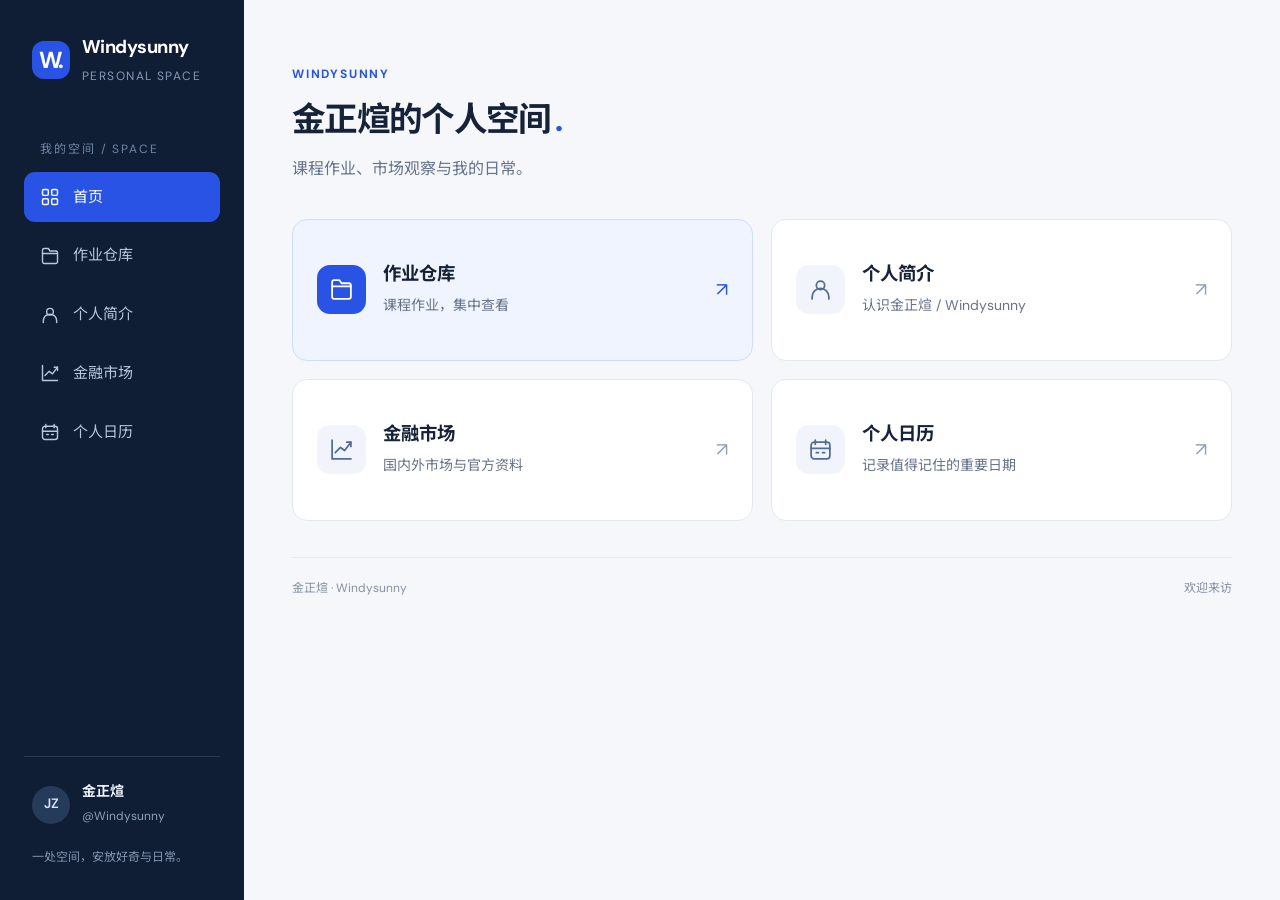
==== index.html @ 4af4032d "Add homepage source and documentation" ====
<!doctype html>
<html lang="zh-CN">
<head>
  <meta charset="utf-8"><meta name="viewport" content="width=device-width, initial-scale=1">
  <meta name="description" content="金正煊 Windysunny 的个人空间：作业仓库、个人简介、金融市场与个人日历。">
  <title>Windysunny · 个人空间</title>
  <link rel="icon" href="/favicon.svg" type="image/svg+xml"><link rel="stylesheet" href="/style.css"><script src="/app.js" defer></script>
</head>
<body data-page="home">
  <a class="skip" href="#main">跳到主要内容</a><div id="shell"></div>
  <main id="main" class="main simple-home">
    <header class="page-head simple-intro"><div><p class="eyebrow">WINDYSUNNY</p><h1>金正煊的个人空间<span class="heading-dot">.</span></h1><p class="muted">课程作业、市场观察与我的日常。</p></div></header>
    <nav class="home-entry-grid" aria-label="选择子页面">
      <a class="home-entry featured-entry" href="/assignments/"><span class="entry-icon" data-icon="assignments" aria-hidden="true"></span><span class="entry-content"><h2>作业仓库</h2><p>课程作业，集中查看</p></span><span class="entry-arrow" aria-hidden="true">↗</span></a>
      <a class="home-entry" href="/about/"><span class="entry-icon" data-icon="about" aria-hidden="true"></span><span class="entry-content"><h2>个人简介</h2><p>认识金正煊 / Windysunny</p></span><span class="entry-arrow" aria-hidden="true">↗</span></a>
      <a class="home-entry" href="/markets/"><span class="entry-icon" data-icon="markets" aria-hidden="true"></span><span class="entry-content"><h2>金融市场</h2><p>国内外市场与官方资料</p></span><span class="entry-arrow" aria-hidden="true">↗</span></a>
      <a class="home-entry" href="/calendar/"><span class="entry-icon" data-icon="calendar" aria-hidden="true"></span><span class="entry-content"><h2>个人日历</h2><p>记录值得记住的重要日期</p></span><span class="entry-arrow" aria-hidden="true">↗</span></a>
    </nav>
    <footer class="page-footer"><span>金正煊 · Windysunny</span><span>欢迎来访</span></footer>
  </main><div id="toast" class="toast" role="status" aria-live="polite"></div>
</body></html>
---- style.css ----
@import url('https://fonts.googleapis.com/css2?family=DM+Sans:wght@400;500;600;700&family=Noto+Sans+SC:wght@400;500;600;700;800&display=swap');
:root{--ink:#162238;--muted:#667388;--blue:#2853e5;--blue-dark:#1738a4;--line:#e3e8f0;--surface:#fff;--bg:#f5f7fb;--nav:#101e35;--soft:#edf2ff;--green:#16796a;--radius:18px;font-family:'DM Sans','Noto Sans SC','Microsoft YaHei',sans-serif;color:var(--ink);background:var(--bg);font-size:16px;line-height:1.65;font-synthesis:none}
*{box-sizing:border-box}body{margin:0}a{color:inherit;text-decoration:none}button,input,textarea,select{font:inherit}button,a,input,textarea,select{-webkit-tap-highlight-color:transparent}button{cursor:pointer}button:disabled{cursor:default;opacity:.5}button:focus-visible,a:focus-visible,input:focus-visible,textarea:focus-visible,select:focus-visible{outline:3px solid #8eafff;outline-offset:4px}button{color:inherit}h1,h2,h3,p{margin:0}h1{font-size:2rem;letter-spacing:-.05em;line-height:1.35;font-weight:700}h2{font-size:1.2rem;letter-spacing:-.035em;line-height:1.5}h3{font-size:1.1rem;line-height:1.5}svg{display:block;flex-shrink:0}button svg{pointer-events:none}.muted{color:var(--muted)}.small-label,.source-caption{font-size:.875rem;color:var(--muted)}.source-caption{margin-top:16px}.eyebrow{font-size:.75rem;font-weight:700;letter-spacing:.15em;color:#657795;margin-bottom:7px}.heading-dot{color:var(--blue);margin-left:4px}.skip{position:fixed;top:-100px;left:20px;background:white;padding:10px 20px;z-index:100}.skip:focus{top:10px}.sidebar{position:fixed;inset:0 auto 0 0;width:244px;background:var(--nav);padding:32px 24px;color:#b8c5dc;display:flex;flex-direction:column;z-index:20}.brand{display:flex;align-items:center;gap:12px;color:white;margin:0 8px 51px}.brand-mark{width:38px;height:38px;background:var(--blue);border-radius:12px;display:grid;place-items:center;font-size:1.45rem;font-weight:700;letter-spacing:-3px;padding-right:3px}.brand-name{font-size:1.15rem;font-weight:700;letter-spacing:-.03em}.brand-caption{font-size:.75rem;color:#8699b6;line-height:1.1;letter-spacing:.12em}.nav-label{font-size:.75rem;letter-spacing:.16em;padding-left:16px;color:#7085a5;margin-bottom:12px}.nav{display:grid;gap:8px}.nav a{display:flex;align-items:center;gap:13px;padding:13px 16px;border-radius:11px;font-size:.94rem;transition:background .15s,color .15s}.nav a:hover{background:#1c2c46;color:white}.nav a.active{background:var(--blue);color:white}.nav a svg{width:20px;height:20px}.sidebar-bottom{margin-top:auto;border-top:1px solid #2b3a52;padding-top:24px}.person{display:flex;gap:12px;align-items:center;padding:0 8px}.avatar{border-radius:50%;display:grid;place-items:center;width:38px;height:38px;background:#263a59;color:#d9e6ff;font-size:.85rem;font-weight:600}.person strong{font-size:.875rem;color:#edf3ff;display:block;line-height:1.5}.person small{font-size:.75rem;color:#8ea1bb}.sidebar-note{font-size:.75rem;color:#8194af;margin:20px 8px 0}.mobile-bar{display:none}.main{margin-left:244px;padding:43px 48px 24px;max-width:1730px}.page-head{display:flex;align-items:center;justify-content:space-between;gap:24px;margin-bottom:31px}.page-head .muted{font-size:.94rem;margin-top:10px}.date-pill{font-size:.875rem;white-space:nowrap;background:white;border:1px solid var(--line);border-radius:50px;padding:9px 16px;display:flex;align-items:center;gap:9px;color:#596b85}.date-pill svg{width:16px;height:16px}.overview-grid{display:grid;grid-template-columns:1.4fr 1fr;gap:24px}.welcome-card{padding:29px 32px 32px;background:var(--blue);color:white;border-radius:var(--radius);position:relative;overflow:hidden;min-height:308px}.welcome-top{position:relative;z-index:1;display:flex;align-items:center;justify-content:space-between;gap:10px}.tiny-label{font-size:.75rem;font-weight:600;letter-spacing:.08em;color:#d9e4ff}.outline-badge{font-size:.75rem;border:1px solid #7290ed;border-radius:20px;padding:3px 10px;color:#d9e4ff}.welcome-card h2{font-size:2.1rem;letter-spacing:-.055em;line-height:1.55;margin:23px 0 12px;position:relative;z-index:1}.welcome-card p{font-size:.875rem;color:#d7e2ff;position:relative;z-index:1}.light-link{display:flex;align-items:center;gap:24px;font-size:.875rem;font-weight:600;margin-top:26px;width:max-content;position:relative;z-index:1}.light-link:hover{color:#d7e2ff}.welcome-monogram{position:absolute;right:5px;bottom:-67px;font-size:16rem;line-height:1.3;font-weight:700;letter-spacing:-.14em;color:rgba(255,255,255,.085);pointer-events:none;transform:rotate(-12deg)}.card{border:1px solid var(--line);border-radius:var(--radius);padding:26px;background:var(--surface)}.section-line{display:flex;align-items:center;justify-content:space-between;gap:14px}.agenda-card{display:flex;flex-direction:column}.agenda-card #upcoming-home{flex:1}.empty-agenda{padding:27px 0 29px}.empty-icon{display:grid;place-items:center;width:43px;height:43px;background:var(--soft);color:var(--blue);border-radius:13px;margin-bottom:15px}.empty-agenda h3{font-size:1rem;margin-bottom:6px}.empty-agenda p{font-size:.875rem;color:var(--muted);max-width:250px}.text-link{font-size:.875rem;font-weight:600;color:var(--blue);display:inline-flex;align-items:center;gap:12px}.text-link:hover{text-decoration:underline;text-underline-offset:4px}.agenda-card>.text-link{border-top:1px solid var(--line);padding-top:16px}.home-lower{display:grid;grid-template-columns:1.4fr 1fr;gap:24px;margin-top:30px}.section-space{margin:8px 0 20px}.section-space h2{font-size:1.25rem}.market-preview{display:grid;grid-template-columns:1fr 1fr;gap:18px}.preview-market{display:block;position:relative;background:white;border:1px solid var(--line);border-radius:var(--radius);padding:25px 22px;min-height:177px;transition:transform .15s,border-color .15s}.preview-market:hover{transform:translateY(-3px);border-color:#afbef2}.market-number{font-size:.75rem;color:#7a8ba4;font-weight:600;letter-spacing:.08em}.preview-market h3{margin-top:19px;font-size:1.15rem}.preview-market p{font-size:.875rem;color:var(--muted);margin:6px 28px 0 0}.circle-arrow{display:grid;place-items:center;width:29px;height:29px;background:var(--soft);border-radius:50%;color:var(--blue);position:absolute;right:18px;bottom:24px;font-size:1.1rem}.mini-calendar-card{padding:22px 26px}.mini-calendar-card h2{font-size:1rem}.icon-link{font-size:1.3rem;color:var(--muted)}.mini-grid{display:grid;grid-template-columns:repeat(7,minmax(0,1fr));gap:3px;margin-top:15px;text-align:center}.mini-grid .week{font-size:.75rem;color:#8693a8;padding-bottom:8px}.mini-day{min-height:30px;display:grid;place-items:center;border-radius:9px;font-size:.8rem;position:relative}.mini-day:hover{background:var(--soft)}.mini-day.outside{color:#b5becc}.mini-day.today{background:var(--blue);color:#fff}.mini-day.has-event:after{content:'';position:absolute;bottom:2px;width:4px;height:4px;border-radius:50%;background:var(--green)}.mini-day.today:after{background:#fff}.page-footer{border-top:1px solid var(--line);margin-top:35px;padding-top:21px;display:flex;justify-content:space-between;gap:14px;font-size:.75rem;color:#8490a3}.toast{position:fixed;left:calc(50% + 122px);bottom:28px;transform:translate(-50%,15px);border-radius:12px;background:#14233c;color:white;padding:12px 22px;box-shadow:0 8px 30px #16223828;z-index:100;opacity:0;pointer-events:none;transition:opacity .2s,transform .2s;max-width:min(90%,550px)}.toast.visible{opacity:1;transform:translate(-50%,0)}.button{border:1px solid transparent;border-radius:10px;padding:10px 17px;display:inline-flex;align-items:center;justify-content:center;gap:8px;font-size:.875rem;font-weight:600;min-height:43px;background:var(--blue);color:#fff}.button:hover{background:var(--blue-dark)}.button.secondary{background:white;color:var(--ink);border-color:var(--line)}.button.secondary:hover{background:var(--bg)}.button.danger{background:#fff1f0;color:#a32924;border-color:#f0c5c3}.button.danger:hover{background:#ffe5e2}.icon-button{border:1px solid var(--line);background:white;border-radius:9px;width:38px;min-height:38px;display:grid;place-items:center}.icon-button:hover{background:var(--soft)}.icon-button svg{width:18px;height:18px}.no-js{padding:20px;background:#fff1d4}.event-row{display:flex;gap:13px;padding:16px 0;border-bottom:1px solid var(--line)}.event-date-block{width:46px;flex-shrink:0;text-align:center;background:var(--soft);border-radius:10px;padding:5px 3px;color:var(--blue);font-size:.75rem}.event-date-block strong{display:block;font-size:1.2rem;line-height:1.3}.event-row h3{font-size:.9rem;overflow-wrap:anywhere}.event-row p{font-size:.8rem;color:var(--muted);margin-top:3px}.event-row:last-child{border-bottom:0}.storage-error{padding:12px 16px;background:#fff4dc;color:#7b5310;border:1px solid #f0d599;border-radius:12px;font-size:.875rem;margin-bottom:20px}
@media(min-width:1500px){.main{padding:48px 64px}.welcome-card{min-height:330px}.welcome-card h2{font-size:2.5rem}.welcome-monogram{font-size:19rem}.mini-day{min-height:35px}}
@media(max-width:1150px){.sidebar{width:214px;padding:28px 17px}.main{margin-left:214px;padding:32px 28px}.overview-grid,.home-lower{grid-template-columns:1.2fr 1fr;gap:20px}.welcome-card{padding:25px}.welcome-card h2{font-size:1.9rem}.tiny-label{font-size:.7rem}.outline-badge{display:none}.card{padding:22px}.market-preview{gap:12px}.preview-market{padding:21px 17px}.toast{left:calc(50% + 107px)}}
@media(max-width:900px){.overview-grid,.home-lower{grid-template-columns:1fr}.home-lower{margin-top:24px}.mini-calendar-card{max-width:none}.mini-day{min-height:35px}.welcome-card h2{font-size:2rem}.welcome-card{min-height:310px}.date-pill{display:none}.page-head{align-items:flex-start}.heading-dot{display:none}.toast{left:50%}}
@media(max-width:680px){.sidebar{position:fixed;width:auto;inset:64px 0 auto 0;padding:14px 20px;display:none;max-height:calc(100dvh - 64px);overflow:auto}.sidebar.open{display:flex}.sidebar .brand,.sidebar-bottom,.nav-label{display:none}.nav{grid-template-columns:1fr 1fr}.nav a{padding:13px 15px}.mobile-bar{display:flex;align-items:center;justify-content:space-between;padding:0 20px;height:64px;background:var(--nav);color:#fff;position:sticky;top:0;z-index:30}.mobile-brand{font-size:1.1rem;font-weight:700;display:flex;align-items:center;gap:10px}.mobile-brand .brand-mark{width:30px;height:30px;font-size:1.2rem;border-radius:9px}.menu-button{background:none;border:1px solid #43516a;color:white;border-radius:8px;padding:6px}.main{margin:0;padding:26px 20px 20px}.page-head{margin-bottom:25px;gap:14px;flex-wrap:wrap}.page-head h1{font-size:1.8rem}.page-head .muted{font-size:.875rem}.welcome-card{padding:24px;min-height:310px}.welcome-card h2{font-size:2rem}.welcome-top{font-size:.75rem}.tiny-label{font-size:.7rem}.section-space{align-items:center}.section-space h2{font-size:1.1rem}.section-line>.text-link{font-size:.8rem}.market-preview{grid-template-columns:1fr 1fr}.preview-market{min-height:177px;padding:20px 15px}.preview-market p{font-size:.8rem;margin-right:0}.circle-arrow{display:none}.page-footer{flex-direction:column;gap:4px;margin-top:28px}.card{padding:22px}.eyebrow{font-size:.7rem}.toast{bottom:20px;font-size:.875rem;max-width:90%;width:max-content}.mini-day{min-height:32px}}
@media(prefers-reduced-motion:reduce){*{scroll-behavior:auto!important;transition:none!important}}
.sr-only{position:absolute;width:1px;height:1px;padding:0;margin:-1px;overflow:hidden;clip:rect(0,0,0,0);white-space:nowrap;border:0}.profile-layout{display:grid;grid-template-columns:1.4fr 1fr;gap:60px;background:#fff;border:1px solid var(--line);border-radius:20px;padding:44px}.profile-greeting{color:var(--muted);font-size:1rem;margin-bottom:7px}.profile-name{font-size:3rem;font-weight:700;letter-spacing:-.045em;line-height:1.5}.profile-name span{display:block;font-size:1.35rem;font-weight:500;letter-spacing:.01em;color:var(--blue);margin-top:1px}.profile-lead{font-size:1.35rem;line-height:1.8;margin-top:24px}.profile-copy{font-size:.94rem;line-height:2;color:var(--muted);max-width:570px;margin-top:21px}.profile-rule{height:1px;background:var(--line);margin:30px 0}.profile-details{margin:0;display:grid;gap:12px;font-size:.875rem}.profile-details div{display:flex;gap:16px}.profile-details dt{min-width:104px;color:var(--muted)}.profile-details dd{margin:0;overflow-wrap:anywhere}.identity-card{align-self:stretch;min-height:400px;background:#152641;color:white;display:flex;flex-direction:column;justify-content:space-between;padding:28px;border-radius:15px;overflow:hidden}.identity-top{display:flex;justify-content:space-between;color:#92a7c7;font-size:.7rem;letter-spacing:.15em}.identity-letter{font-size:clamp(5rem,10vw,10rem);line-height:1.4;letter-spacing:-.12em;margin-left:-5px;font-weight:700}.identity-letter span{color:#7396ff}.identity-bottom{border-top:1px solid #3a4c68;padding-top:22px}.identity-bottom h3{font-size:1.25rem}.identity-bottom p{font-size:.85rem;color:#9db0cb;margin-top:5px}.about-section{margin-top:32px}.about-links{display:grid;grid-template-columns:1fr 1fr;gap:24px}.about-link-card{display:flex;gap:22px;border:1px solid var(--line);background:white;padding:26px;border-radius:var(--radius)}.about-link-card:hover{border-color:#9db4f8}.about-index{font-size:1.6rem;color:#aab8d1;line-height:1.5}.about-link-card h3{font-size:1rem}.about-link-card p{font-size:.875rem;color:var(--muted);margin:10px 0 20px;line-height:1.9}.calendar-layout{display:grid;grid-template-columns:minmax(0,1fr) 285px;gap:24px}.calendar-panel{padding:0;overflow:hidden}.calendar-toolbar{padding:23px 22px;display:flex;align-items:center;justify-content:space-between;gap:15px}.month-selectors{display:flex;align-items:center;gap:6px}.month-selectors select{font-size:1rem;font-weight:600;background:#fff;color:var(--ink);border:0;padding:7px 3px;border-radius:6px;cursor:pointer}.month-controls{display:flex;align-items:center;gap:7px}.today-button{padding:4px 12px;min-height:38px;font-size:.8rem}.calendar-weekdays{display:grid;grid-template-columns:repeat(7,minmax(0,1fr));text-align:center;padding:10px 0;background:#f8faff;border-top:1px solid var(--line);border-bottom:1px solid var(--line);font-size:.8rem;color:var(--muted)}.calendar-weekdays span:nth-last-child(-n+2){color:#8d9caf}.calendar-grid{display:grid;grid-template-columns:repeat(7,minmax(0,1fr))}.calendar-day{background:#fff;border:0;border-right:1px solid var(--line);border-bottom:1px solid var(--line);border-radius:0;min-height:104px;text-align:left;padding:9px 7px;display:flex;flex-direction:column;gap:5px;position:relative;min-width:0;transition:background .1s}.calendar-day:nth-child(7n){border-right:0}.calendar-day:hover{background:#f3f6ff}.calendar-day.outside{background:#fafbfd;color:#a7b1c2}.calendar-day.selected{background:#edf2ff;box-shadow:inset 0 0 0 2px #7094fa}.calendar-day:focus-visible{outline-offset:-3px;z-index:1}.day-number{width:28px;height:28px;border-radius:50%;display:grid;place-items:center;font-size:.875rem}.is-today .day-number{background:var(--blue);color:white}.cell-events{min-width:0;display:grid;gap:3px;width:100%}.cell-event{overflow:hidden;text-overflow:ellipsis;white-space:nowrap;padding:1px 4px;border-radius:4px;line-height:1.5;font-size:.75rem;text-align:left;width:100%}.category-0{--event-color:#3158c9;--event-bg:#edf1ff}.category-1{--event-color:#a83f74;--event-bg:#faeaf2}.category-2{--event-color:#156c61;--event-bg:#e6f5ef}.category-3{--event-color:#a2681b;--event-bg:#fff3de}.category-4{--event-color:#704ba3;--event-bg:#f2ebfc}.cell-event,.category-tag{background:var(--event-bg);color:var(--event-color)}.category-tag{display:inline-flex;align-items:center;border-radius:6px;padding:2px 8px;font-size:.75rem;white-space:nowrap}.more-events{color:var(--muted);font-size:.7rem;line-height:1.4}.mobile-event-dot{display:none}.calendar-legend{padding:14px 20px;display:flex;align-items:center;gap:20px;font-size:.75rem;color:var(--muted);flex-wrap:wrap}.calendar-legend>span{display:flex;align-items:center;gap:6px}.legend-dot{width:7px;height:7px;border-radius:50%}.today-dot{background:var(--blue)}.event-dot{background:#86a0eb}.calendar-hint{margin-left:auto}.day-panel{padding:23px;display:flex;flex-direction:column;align-self:start}.day-panel h2{font-size:1.65rem;margin:4px 0}.day-panel>#selected-weekday{font-size:.875rem}.day-empty{padding:37px 0}.day-empty h3{font-size:.9rem}.day-empty p{font-size:.8rem;color:var(--muted);margin-top:8px}.add-day{width:100%;font-size:.85rem}.privacy-note{border-top:1px solid var(--line);padding-top:20px;margin-top:25px;font-size:.75rem;color:var(--muted)}.privacy-note strong{display:block;margin-bottom:7px;color:#5c6d87;font-weight:600}.privacy-note p{line-height:1.9}.event-detail{border-left:3px solid var(--event-color);border-radius:0 10px 10px 0;background:#f8faff;padding:13px 12px;margin:20px 0}.event-detail-top{display:flex;justify-content:space-between;gap:8px;align-items:center}.event-detail h3{font-size:.95rem;margin-top:8px;overflow-wrap:anywhere}.event-note{font-size:.8rem;color:var(--muted);line-height:1.8;white-space:pre-wrap;overflow-wrap:anywhere;margin-top:7px}.event-actions{display:flex;gap:14px;margin-top:13px}.event-actions button{display:flex;align-items:center;gap:4px;border:0;background:none;padding:4px 0;color:#576e91;font-size:.8rem}.event-actions button:hover{color:var(--blue)}.month-agenda{margin-top:28px}.month-events{background:white;border:1px solid var(--line);border-radius:var(--radius);overflow:hidden}.month-empty{padding:28px;color:var(--muted);font-size:.875rem}.month-event-row{display:flex;width:100%;align-items:center;text-align:left;gap:20px;padding:17px 24px;border:0;border-bottom:1px solid var(--line);background:white}.month-event-row:last-child{border-bottom:0}.month-event-row:hover{background:#f8faff}.month-event-title{flex:1;min-width:0}.month-event-title strong{display:block;font-size:.9rem;font-weight:500;overflow-wrap:anywhere}.month-event-title small{font-size:.8rem;color:var(--muted)}.row-arrow{color:#8a9cb9}dialog{border:1px solid var(--line);border-radius:20px;width:min(520px,calc(100% - 32px));padding:28px;box-shadow:0 30px 100px #12244633;color:var(--ink);max-height:calc(100dvh - 40px);overflow-y:auto}dialog::backdrop{background:#101d3b66;backdrop-filter:blur(3px)}body:has(dialog[open]){overflow:hidden}.dialog-head{display:flex;align-items:center;justify-content:space-between;gap:15px;margin-bottom:22px}.dialog-head h2{font-size:1.3rem}.dialog-head .icon-button{font-size:1.3rem;width:34px;min-height:34px;flex-shrink:0}.dialog-head .eyebrow{font-size:.7rem}.field{display:block;font-size:.875rem;font-weight:500;margin-bottom:18px}.field input,.field textarea,.field select{display:block;width:100%;border:1px solid #d6dfed;border-radius:9px;padding:10px 12px;background:white;color:var(--ink);margin-top:7px;font-size:1rem;min-width:0}.field textarea{resize:vertical}.field input:focus,.field textarea:focus,.field select:focus{border-color:var(--blue);outline:2px solid #d9e3ff;outline-offset:0}.field input::placeholder,.field textarea::placeholder{color:#8d9bb0;font-size:.875rem}.optional{font-size:.75rem;font-weight:400;color:var(--muted);margin-left:4px}.required-mark{color:var(--blue)}.form-row{display:grid;grid-template-columns:1.2fr 1fr;gap:16px}.form-hint{font-size:.75rem;color:var(--muted)}.form-error{font-size:.875rem;color:#b03532;line-height:1.7}.form-error:not(:empty){margin:10px 0}.dialog-actions{display:flex;justify-content:flex-end;gap:10px;margin-top:24px;padding-top:20px;border-top:1px solid var(--line)}#delete-description{font-weight:500;overflow-wrap:anywhere}.delete-hint{font-size:.875rem;margin-top:10px}
@media(max-width:1250px){.calendar-layout{grid-template-columns:minmax(0,1fr) 250px;gap:18px}.day-panel{padding:20px}.calendar-day{min-height:90px;padding:8px 5px}.calendar-hint{display:none}.calendar-toolbar{padding:20px 14px;gap:7px}.month-controls{gap:5px}.month-selectors{gap:1px}.profile-layout{padding:32px;gap:32px}}
@media(max-width:1050px){.calendar-layout{grid-template-columns:1fr}.day-panel{display:block}.day-empty{padding:20px 0}.day-empty .empty-icon{display:none}.day-panel .privacy-note{margin-top:20px}.calendar-day{min-height:95px}.profile-layout{gap:24px;grid-template-columns:1fr .75fr}.identity-card{padding:22px}.about-links{gap:18px}.about-link-card{gap:15px;padding:22px}.profile-name{font-size:2.5rem}}
@media(max-width:800px){.profile-layout{grid-template-columns:1fr}.identity-card{min-height:240px}.identity-letter{font-size:6rem;line-height:1.5}.identity-bottom{padding-top:15px}.profile-copy{max-width:none}.about-links{grid-template-columns:1fr}}
@media(max-width:680px){.profile-layout{padding:26px;gap:28px}.profile-name{font-size:2.7rem}.profile-name span{font-size:1.2rem}.profile-lead{font-size:1.15rem}.profile-details dt{min-width:90px}.profile-details div{gap:10px}.profile-details{font-size:.85rem}.identity-card{min-height:270px}.identity-letter{font-size:7rem}.calendar-toolbar{padding:16px 12px;gap:10px}.month-selectors select{font-size:.9rem}.month-controls .icon-button{width:31px;min-height:34px}.today-button{min-height:34px;padding:4px 9px}.calendar-day{min-height:65px;padding:5px 3px}.day-number{font-size:.85rem;width:27px;height:27px;margin:0 auto}.cell-events{display:none}.mobile-event-dot{display:block;width:5px;height:5px;border-radius:50%;background:#436edd;margin:0 auto}.calendar-legend{gap:18px;padding:12px 15px}.calendar-weekdays{font-size:.75rem}.month-empty{padding:22px;line-height:1.9}.month-event-row{padding:16px;gap:12px}.month-event-row .row-arrow{display:none}.day-panel{padding:24px}.day-panel #day-events{max-width:none}.day-panel h2{font-size:1.5rem}.form-row{grid-template-columns:1fr;gap:0}dialog{padding:23px}.page-head>.button{margin-top:2px}.about-link-card{padding:24px}}
.research-date{font-size:.8rem;display:flex;flex-direction:column;text-align:right;color:var(--muted);white-space:nowrap}.research-date time{font-size:.95rem;color:#405778;margin-top:3px;font-weight:500}.market-intro-bar{display:flex;justify-content:space-between;align-items:center;gap:20px;background:#eaf0ff;border:1px solid #dce5ff;border-radius:12px;padding:15px 21px;font-size:.875rem;color:#3b5791}.market-intro-bar>span{font-size:.75rem;white-space:nowrap}.news-section{margin-top:28px}.news-grid{display:grid;grid-template-columns:repeat(3,minmax(0,1fr));gap:18px}.news-card{background:#fff;border:1px solid var(--line);border-radius:var(--radius);padding:22px;display:flex;flex-direction:column}.news-meta{font-size:.75rem;display:flex;align-items:center;justify-content:space-between;gap:10px;color:#7a8ba4}.news-meta>span{color:var(--blue)}.news-card h3{font-size:1rem;line-height:1.75;margin:17px 0 12px}.news-card p{color:var(--muted);font-size:.875rem;line-height:1.95;flex:1}.news-card>a{font-size:.8rem;color:var(--blue);display:flex;justify-content:space-between;gap:15px;border-top:1px solid var(--line);margin-top:22px;padding-top:14px;font-weight:500}.news-card>a:hover{text-decoration:underline}.market-jump{display:flex;align-items:center;gap:6px;margin:32px 0 24px;border-bottom:1px solid var(--line);padding-bottom:15px;flex-wrap:wrap}.market-jump>a{padding:8px 16px;font-size:.875rem;color:#50617d;border-radius:8px;background:#fff;border:1px solid var(--line)}.market-jump>a:hover{background:var(--soft);color:var(--blue);border-color:#b5c7fa}.market-jump span{font-size:.75rem;color:#91a0b5;margin-left:10px}.market-section{scroll-margin-top:28px;margin-top:32px}.markets-grid{display:grid;grid-template-columns:repeat(2,minmax(0,1fr));gap:20px}.market-card{padding:25px;border-radius:var(--radius);border:1px solid var(--line);background:white;display:flex;flex-direction:column}.market-card-head{display:flex;align-items:center;justify-content:space-between;gap:20px;margin-bottom:18px}.market-code{width:43px;height:39px;display:grid;place-items:center;background:#edf2ff;border-radius:10px;color:#3c5ba5;font-size:.85rem;font-weight:700;letter-spacing:-.02em}.asset-kind{font-size:.75rem;color:#7c8ba3}.market-card h3{font-size:1.1rem}.market-scope{font-size:.8rem;color:var(--muted);margin-top:5px}.indicator-tags{display:flex;gap:7px;flex-wrap:wrap;margin:18px 0 14px}.indicator-tags span{padding:4px 9px;background:#f2f5fa;border-radius:5px;font-size:.75rem;color:#4d607d}.market-copy{font-size:.875rem;line-height:1.9;color:var(--muted);flex:1}.source-links{display:flex;flex-direction:column;gap:9px;padding-top:17px;border-top:1px solid var(--line);margin-top:22px}.source-links a{display:flex;align-items:center;justify-content:space-between;gap:12px;font-size:.85rem;color:var(--blue)}.source-links a:hover{text-decoration:underline;text-underline-offset:4px}.market-footnote{padding:24px 0 0;border-top:1px solid var(--line);margin-top:35px}.market-footnote h2{font-size:.9rem;margin-bottom:8px;color:#596f90}.market-footnote p{font-size:.8rem;color:var(--muted);line-height:1.9;max-width:970px}
@media(max-width:1150px){.news-grid{grid-template-columns:1fr}.news-card h3{margin:12px 0 8px}.news-card>a{margin-top:15px}.market-intro-bar{align-items:flex-start;flex-direction:column;gap:6px}.markets-grid{gap:18px}.market-card{padding:22px}}
@media(max-width:680px){.research-date{display:none}.market-intro-bar{font-size:.8rem;padding:14px 17px}.news-card{padding:22px}.markets-grid{grid-template-columns:1fr}.market-jump{gap:7px}.market-jump>a{font-size:.8rem;padding:8px 11px}.market-jump span{display:none}.market-section{scroll-margin-top:84px}.market-section .section-line>.small-label{font-size:.75rem}.market-card{padding:24px}.news-grid{gap:16px}}

/* Reading copy stays comfortably sized on all screens. */
.market-copy,.news-card p,.profile-copy{font-size:1rem}.market-scope,.source-links a,.asset-kind,.indicator-tags span,.category-tag,.event-note,.privacy-note,.event-actions button,.calendar-legend,.calendar-weekdays{font-size:.875rem}
@media(max-width:1250px){.calendar-legend>.calendar-hint{display:none}}
/* Simple home and public coursework archive. */
.simple-home{max-width:1350px;padding-top:65px}.simple-intro{margin-bottom:36px}.simple-intro .eyebrow{color:var(--blue);margin-bottom:12px}.simple-intro h1{font-size:2.1rem}.simple-intro .muted{font-size:1rem;margin-top:14px}.home-entry-grid{display:grid;grid-template-columns:1fr 1fr;gap:18px}.home-entry{background:#fff;border:1px solid var(--line);border-radius:15px;padding:29px 24px;display:flex;align-items:center;gap:17px;min-height:142px;transition:border-color .15s,background .15s}.home-entry:hover{border-color:#a9bdf4;background:#fbfcff}.featured-entry{background:#f0f4ff;border-color:#cfdbff}.featured-entry:hover{background:#e8efff;border-color:#93adf5}.entry-icon{width:49px;height:49px;border-radius:13px;background:#f1f5fb;color:#526c95;display:grid;place-items:center;flex-shrink:0}.featured-entry .entry-icon{background:var(--blue);color:white}.entry-content{flex:1;min-width:0}.entry-content h2{font-size:1.15rem;letter-spacing:0}.entry-content p{font-size:.875rem;color:var(--muted);margin-top:6px;line-height:1.7}.entry-arrow{color:#91a1ba;font-size:1.2rem}.featured-entry .entry-arrow{color:var(--blue)}.simple-home .page-footer{margin-top:36px}.assignments-main{max-width:1460px}.archive-intro{padding:24px 26px;display:flex;align-items:center;gap:20px;background:#edf2ff;border:1px solid #dae4ff;border-radius:15px}.archive-intro-mark{width:50px;height:50px;display:grid;place-items:center;color:var(--blue);flex-shrink:0}.archive-intro h2{font-size:1.1rem}.archive-intro p{margin-top:6px;font-size:1rem;color:#5e7396;line-height:1.9}.archive-section{margin-top:32px}.archive-controls{margin:0 0 18px;display:flex;align-items:center;gap:13px;font-size:.875rem;color:var(--muted)}.archive-controls[hidden]{display:none}.archive-controls select{border:1px solid #d5dfed;border-radius:9px;padding:8px 30px 8px 12px;max-width:70%;color:var(--ink);background:#fff}.archive-empty{border:1px solid var(--line);background:#fff;border-radius:16px;padding:58px 24px;text-align:center}.archive-empty-icon{width:64px;height:64px;border-radius:18px;background:#f3f6fc;color:#7790b4;display:grid;place-items:center;margin:0 auto 23px}.archive-empty h3{font-size:1.15rem;font-weight:600}.archive-empty p{font-size:1rem;color:var(--muted);line-height:1.95;margin:13px auto 0;max-width:600px}.empty-caption{display:block;font-size:.875rem;color:#8b9ab0;margin-top:30px}.archive-empty .button{margin-top:23px}.archive-loading{padding:50px 24px;border:1px solid var(--line);border-radius:16px;text-align:center;background:#fff;color:var(--muted)}.assignment-rows{border:1px solid var(--line);background:#fff;border-radius:16px;overflow:hidden}.assignment-row{display:flex;gap:20px;align-items:flex-start;padding:27px;border-bottom:1px solid var(--line)}.assignment-row:last-child{border-bottom:0}.assignment-file-icon{width:43px;height:43px;display:grid;place-items:center;background:var(--soft);border-radius:11px;color:var(--blue);flex-shrink:0}.assignment-body{min-width:0;flex:1}.assignment-meta{display:flex;align-items:center;gap:14px;flex-wrap:wrap;font-size:.875rem;color:var(--muted)}.assignment-meta>span{color:#4f6a97}.assignment-meta>time{color:#8593a9}.assignment-body h3{font-size:1.1rem;margin-top:8px;overflow-wrap:anywhere}.assignment-body h3 a:hover{color:var(--blue);text-decoration:underline;text-underline-offset:4px}.assignment-body>p{font-size:1rem;color:var(--muted);line-height:1.85;margin-top:8px;white-space:pre-wrap;overflow-wrap:anywhere}.assignment-open{display:flex;flex-direction:column;align-items:flex-end;gap:16px;padding-top:3px;flex-shrink:0}.assignment-type{background:#f1f4f9;color:#70829f;font-size:.75rem;border-radius:5px;padding:3px 9px;max-width:110px;overflow-wrap:anywhere}
@media(max-width:1000px){.home-entry-grid{grid-template-columns:1fr}.home-entry{min-height:116px}.simple-home{padding-top:40px}.simple-intro h1{font-size:1.9rem}}
@media(max-width:680px){.simple-home{padding-top:31px}.simple-intro{margin-bottom:25px}.simple-intro h1{font-size:1.6rem}.simple-intro .muted{font-size:.875rem;margin-top:11px}.home-entry{padding:24px 20px;gap:15px;min-height:112px}.entry-icon{width:43px;height:43px;border-radius:11px}.entry-content h2{font-size:1.05rem}.entry-content p{font-size:.875rem}.home-entry-grid{gap:13px}.archive-intro{padding:22px 19px;align-items:flex-start;gap:10px}.archive-intro-mark{width:32px;height:34px}.archive-intro h2{font-size:1rem}.archive-intro p{font-size:.875rem;line-height:1.9}.archive-empty{padding:39px 20px}.archive-empty p{font-size:.875rem}.empty-caption{font-size:.8rem;line-height:1.9}.assignment-row{padding:22px 20px;gap:14px;flex-wrap:wrap}.assignment-file-icon{width:37px;height:37px}.assignment-body{flex-basis:calc(100% - 51px)}.assignment-open{width:100%;flex-direction:row;justify-content:space-between;align-items:center;padding-left:51px;gap:8px}.assignment-meta{font-size:.8rem;gap:6px 13px}.assignment-body h3{font-size:1rem}.assignment-body>p{font-size:.875rem}.archive-controls select{font-size:.875rem}}
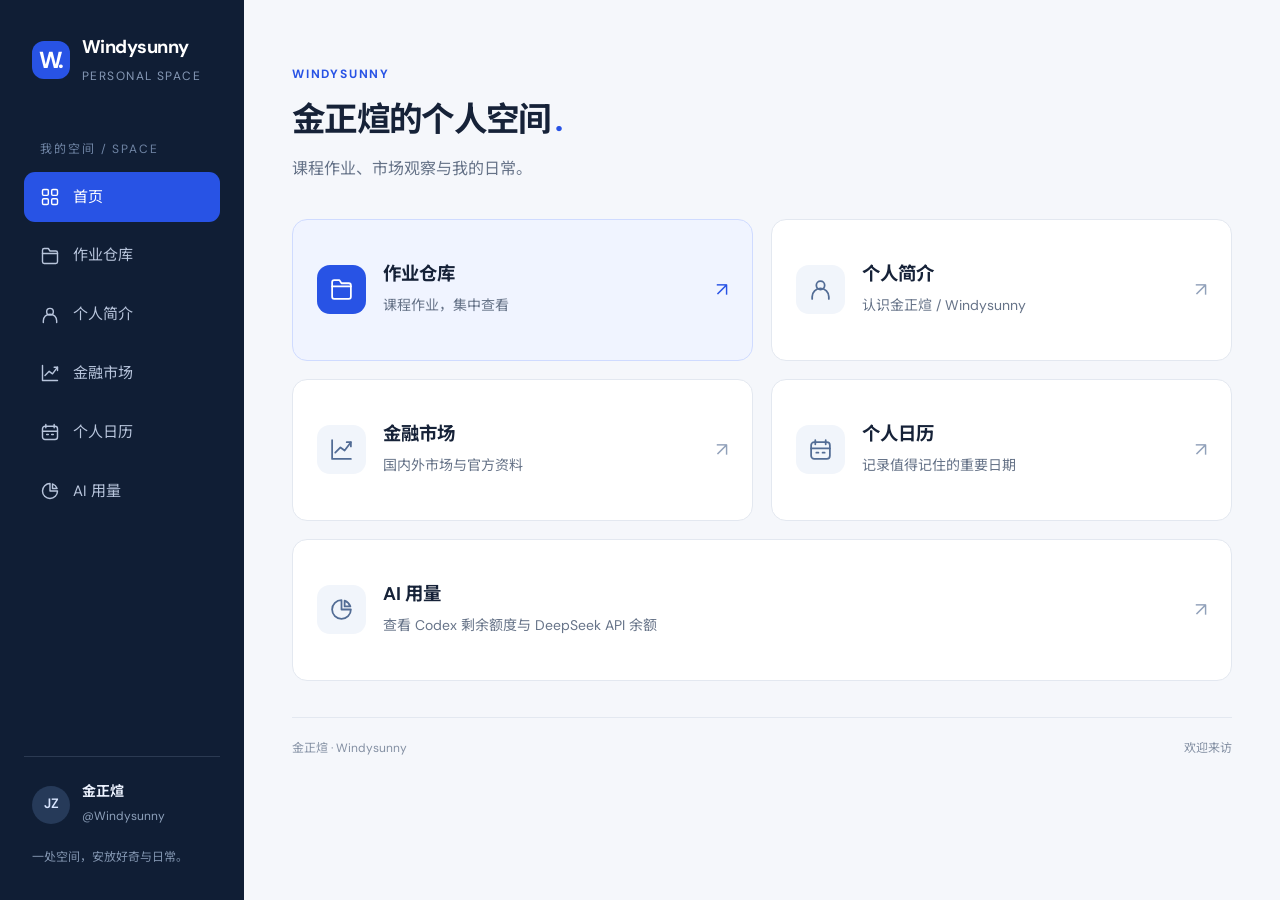
==== commit 8bb54c45: "Add AI usage charts and support the custom domain" ====
--- a/index.html
+++ b/index.html
@@ -16,6 +16,7 @@
       <a class="home-entry" href="/markets/"><span class="entry-icon" data-icon="markets" aria-hidden="true"></span><span class="entry-content"><h2>金融市场</h2><p>国内外市场与官方资料</p></span><span class="entry-arrow" aria-hidden="true">↗</span></a>
       <a class="home-entry" href="/calendar/"><span class="entry-icon" data-icon="calendar" aria-hidden="true"></span><span class="entry-content"><h2>个人日历</h2><p>记录值得记住的重要日期</p></span><span class="entry-arrow" aria-hidden="true">↗</span></a>
     </nav>
+    <a class="home-entry" href="/usage/" style="margin-top:18px"><span class="entry-icon" data-icon="usage" aria-hidden="true"></span><span class="entry-content"><h2>AI 用量</h2><p>查看 Codex 剩余额度与 DeepSeek API 余额</p></span><span class="entry-arrow" aria-hidden="true">↗</span></a>
     <footer class="page-footer"><span>金正煊 · Windysunny</span><span>欢迎来访</span></footer>
   </main><div id="toast" class="toast" role="status" aria-live="polite"></div>
 </body></html>
